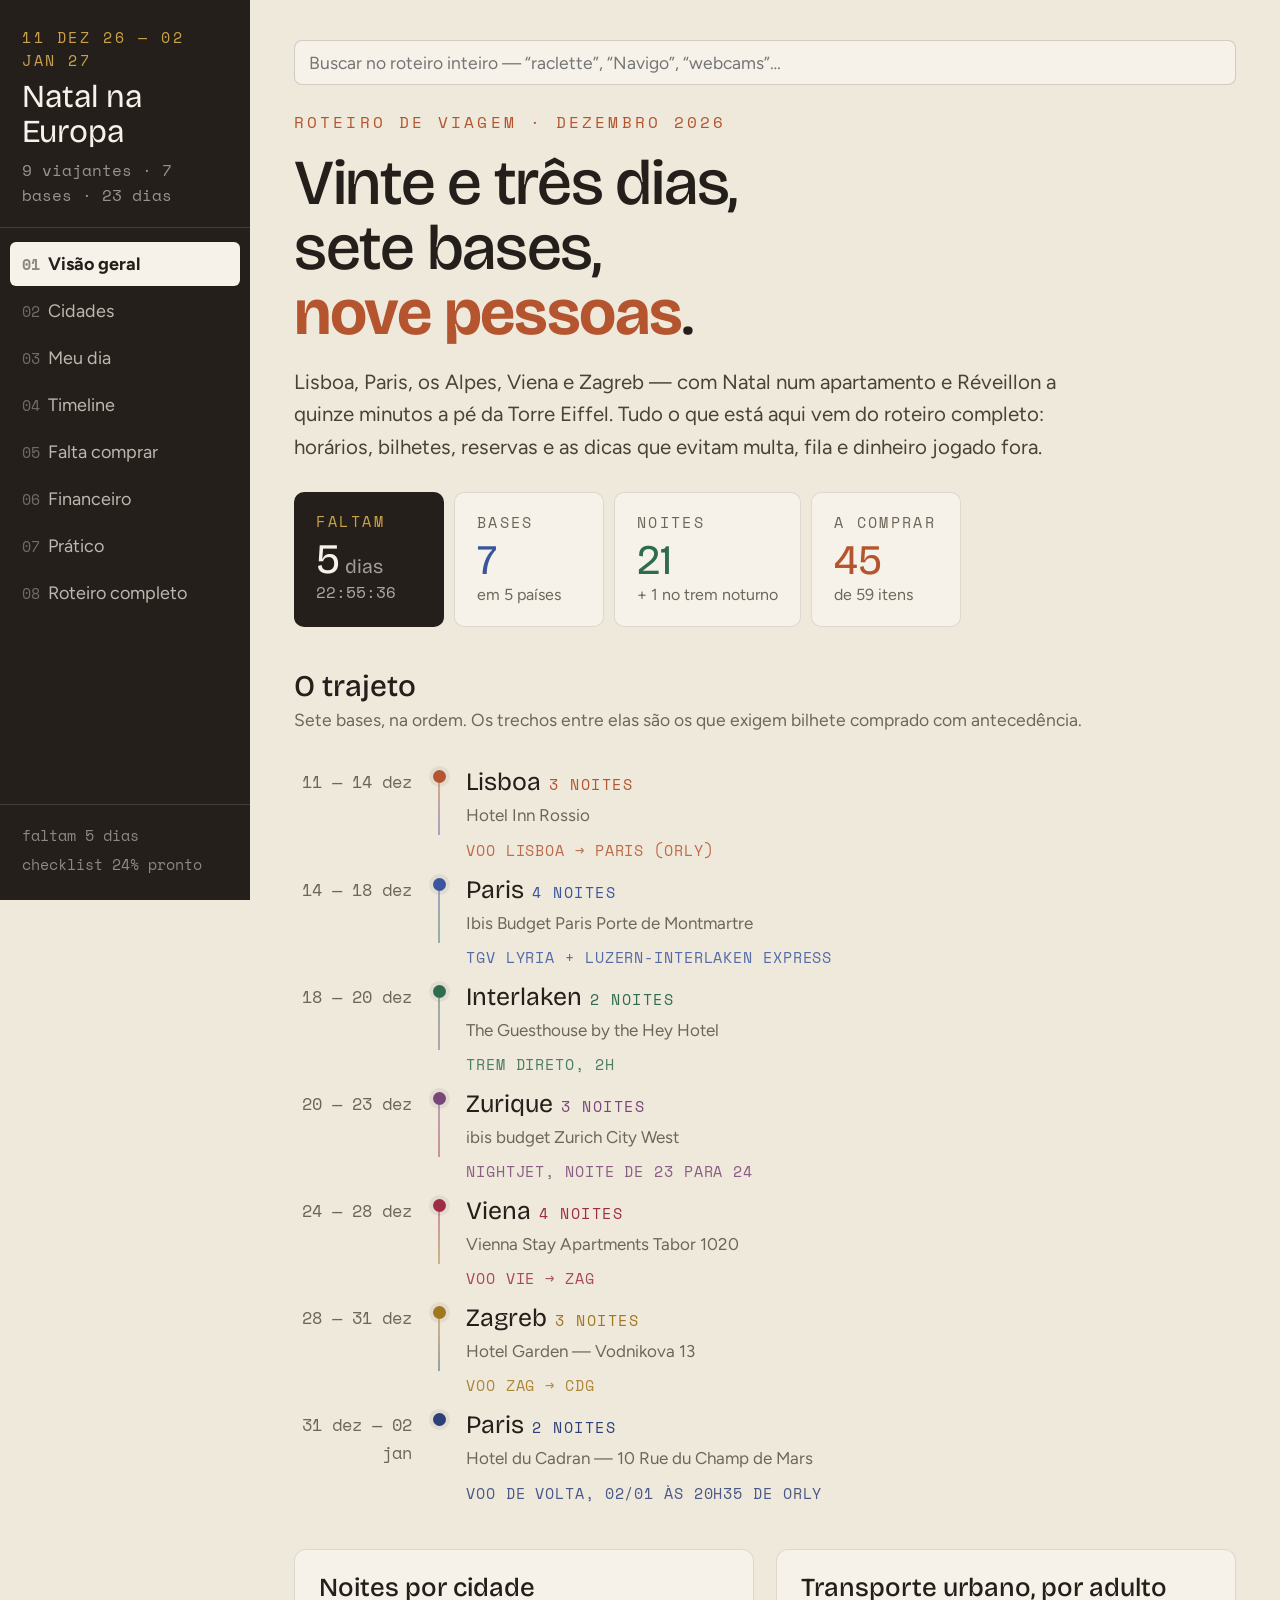
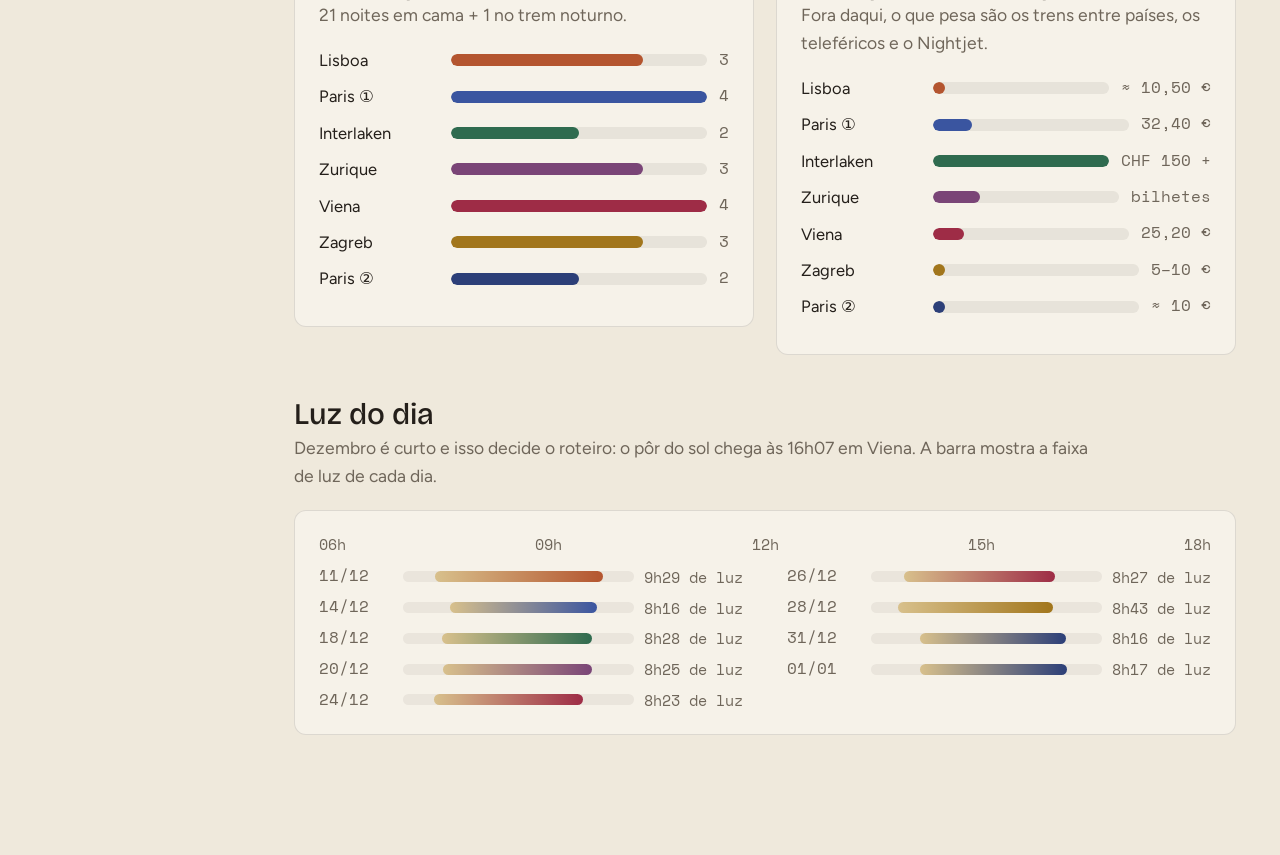
==== index.html @ 140dd0a5 "Site estático do roteiro em HTML, CSS e JS vanilla Substitui o export do Claude Design, que era um b" ====
<!DOCTYPE html>
<html lang="pt-BR">
<head>
<meta charset="utf-8">
<meta name="viewport" content="width=device-width, initial-scale=1">
<title>Natal na Europa — 11 dez 2026 a 02 jan 2027</title>
<meta name="description" content="Roteiro de viagem: 23 dias, 7 bases, 9 pessoas. Lisboa, Paris, Interlaken, Zurique, Viena, Zagreb e o Réveillon em Paris.">
<meta name="theme-color" content="#241f1a">
<link rel="icon" href="data:image/svg+xml,<svg xmlns='http://www.w3.org/2000/svg' viewBox='0 0 200 200'><rect width='200' height='200' rx='36' fill='%23241f1a'/><circle cx='100' cy='100' r='52' fill='%23b4552f'/><text x='100' y='118' font-family='Georgia,serif' font-size='52' fill='%23f6f2e9' text-anchor='middle'>NE</text></svg>">
<link rel="preconnect" href="https://fonts.googleapis.com">
<link rel="preconnect" href="https://fonts.gstatic.com" crossorigin>
<link href="https://fonts.googleapis.com/css2?family=Bricolage+Grotesque:opsz,wght@12..96,400;12..96,500;12..96,600;12..96,700&family=Figtree:wght@400;500;600;700&family=Space+Mono:wght@400;700&display=swap" rel="stylesheet">
<link rel="stylesheet" href="styles.css">
</head>
<body>

<div class="shell">

  <aside class="nav" data-print-hide>
    <div class="nav__brand">
      <div class="eyebrow eyebrow--gold">11 dez 26 — 02 jan 27</div>
      <div class="nav__title">Natal na<br>Europa</div>
      <div class="nav__sub">9 viajantes · 7 bases · 23 dias</div>
    </div>
    <nav class="nav__list" id="navlist">
      <button type="button" data-go="inicio"><span class="nav__num">01</span><span>Visão geral</span></button>
      <button type="button" data-go="cidades"><span class="nav__num">02</span><span>Cidades</span></button>
      <button type="button" data-go="dia"><span class="nav__num">03</span><span>Meu dia</span></button>
      <button type="button" data-go="timeline"><span class="nav__num">04</span><span>Timeline</span></button>
      <button type="button" data-go="checklist"><span class="nav__num">05</span><span>Falta comprar</span></button>
      <button type="button" data-go="financeiro"><span class="nav__num">06</span><span>Financeiro</span></button>
      <button type="button" data-go="pratico"><span class="nav__num">07</span><span>Prático</span></button>
      <button type="button" data-go="completo"><span class="nav__num">08</span><span>Roteiro completo</span></button>
    </nav>
    <div class="nav__foot">
      <div>faltam <span data-days>—</span> dias</div>
      <div>checklist <span data-pct>0</span>% pronto</div>
    </div>
  </aside>

  <main class="main">
    <div class="search" data-print-hide>
      <input id="q" type="search" autocomplete="off" placeholder="Buscar no roteiro inteiro — “raclette”, “Navigo”, “webcams”…">
      <button type="button" id="clearq" hidden>limpar</button>
    </div>
    <div id="results"></div>
    <div id="view"></div>
  </main>

</div>

<noscript>
  <div class="boot">Este roteiro precisa de JavaScript ativado para funcionar.</div>
</noscript>

<div class="boot" id="boot">Carregando o roteiro…</div>

<script>
  // Diagnóstico de boot: se o módulo não subir (página aberta por file:// em vez
  // de um servidor http, por exemplo), a página explica em vez de ficar em branco.
  (function () {
    var boot = document.getElementById('boot');
    function fail(msg) {
      if (!boot || !boot.isConnected) return;
      boot.className = 'boot boot--err';
      boot.innerHTML = '<strong>O roteiro não carregou.</strong><br>' + msg;
    }
    window.addEventListener('error', function (e) {
      if (e.target && e.target !== window && e.target.tagName) {
        fail('Falha ao carregar <code>' + (e.target.getAttribute('src') || e.target.getAttribute('href') || '') + '</code>.');
      } else if (e.message) {
        fail('Erro de JavaScript: <code>' + e.message + '</code>');
      }
    }, true);
    setTimeout(function () {
      if (location.protocol === 'file:') {
        fail('Abra por um servidor http, e não por <code>file://</code>.<br>' +
             'No terminal, dentro desta pasta: <code>python3 -m http.server 8000</code><br>' +
             'e acesse <code>http://localhost:8000</code>. No GitHub Pages funciona direto.');
      } else {
        fail('Veja o console do navegador (F12) para o motivo.');
      }
    }, 2500);
  })();
</script>
<script type="module" src="app.js"></script>

</body>
</html>
---- styles.css ----
/* Natal na Europa — folha de estilo única.
   Paleta e tipografia herdadas do design original.
   `--col` é o acento da cidade: cada bloco recebe o hex vindo dos dados
   por style inline e todo o resto do estilo lê var(--col). */

:root {
  --ink: #241f1a;
  --paper: #efe9dc;
  --card: #f6f2e9;
  --muted: #6f665a;
  --body: #4a4238;
  --gold: #c9a24a;
  --rust: #b4552f;
  --line: rgba(36, 31, 26, .12);
  --line-strong: rgba(36, 31, 26, .2);
  --display: 'Bricolage Grotesque', system-ui, sans-serif;
  --sans: 'Figtree', system-ui, sans-serif;
  --mono: 'Space Mono', ui-monospace, monospace;
  --col: var(--ink);
}

* { margin: 0; padding: 0; box-sizing: border-box; -webkit-tap-highlight-color: transparent; }

html, body {
  background: var(--paper);
  color: var(--ink);
  font-family: var(--sans);
  font-size: 18.5px;
  line-height: 1.6;
}

a { color: #3a55a0; text-decoration: none; border-bottom: 1px solid rgba(58, 85, 160, .35); }
a:hover { color: var(--rust); border-bottom-color: rgba(180, 85, 47, .5); }
button, input, select { font-family: inherit; font-size: inherit; color: inherit; }
ul { padding-left: 16px; }
img { max-width: 100%; display: block; }
:focus-visible { outline: 2px solid var(--rust); outline-offset: 2px; }

/* ── animações ─────────────────────────────────────────────── */
@keyframes riseIn { from { opacity: 0; transform: translateY(16px); } to { opacity: 1; transform: none; } }
@keyframes growW  { from { width: 0; } }
@keyframes tick   { 0%, 100% { transform: translateY(0); } 50% { transform: translateY(-2px); } }

.rise { animation: riseIn .5s cubic-bezier(.2, .8, .2, 1) both; }
.bar > i { animation: growW .9s cubic-bezier(.2, .8, .2, 1) both; }

@media (prefers-reduced-motion: reduce) {
  * { animation-duration: .01ms !important; animation-iteration-count: 1 !important; transition-duration: .01ms !important; }
}

/* ── tipografia utilitária ─────────────────────────────────── */
.eyebrow { font-family: var(--mono); font-size: 15.5px; letter-spacing: .16em; text-transform: uppercase; color: var(--muted); }
.eyebrow--gold { font-size: 14.5px; letter-spacing: .18em; color: var(--gold); }
.eyebrow--rust { letter-spacing: .2em; color: var(--rust); }
.eyebrow--col  { color: var(--col); }
.mono { font-family: var(--mono); }
.muted { color: var(--muted); }

h1, h2, h3 { font-family: var(--display); font-weight: 500; line-height: 1.05; }
h1 { font-size: 42px; }
h2 { font-size: 30px; margin: 44px 0 14px; }
h3 { font-size: 26px; }
.hero { font-size: 64px; line-height: 1.02; letter-spacing: -.02em; margin: 14px 0 0; }
.hero b { color: var(--rust); font-weight: 700; }
.lede { max-width: 820px; margin-top: 20px; font-size: 20.5px; color: var(--body); text-wrap: pretty; }
.sub { font-size: 17.5px; color: var(--muted); margin-top: 4px; max-width: 800px; text-wrap: pretty; }

/* ── esqueleto ─────────────────────────────────────────────── */
.shell { display: grid; grid-template-columns: 250px 1fr; min-height: 100vh; }
.main { padding: 40px 44px 120px; max-width: 1560px; min-width: 0; }

.nav { position: sticky; top: 0; height: 100vh; min-width: 0; background: var(--ink); color: var(--card); display: flex; flex-direction: column; }
.nav__brand { padding: 26px 22px 18px; border-bottom: 1px solid rgba(246, 242, 233, .14); }
.nav__title { font-family: var(--display); font-size: 32px; line-height: 1.08; margin-top: 8px; }
.nav__sub { font-family: var(--mono); font-size: 15.5px; color: rgba(246, 242, 233, .55); margin-top: 10px; }
.nav__list { display: flex; flex-direction: column; gap: 3px; padding: 14px 10px; }
.nav__list button {
  display: flex; align-items: center; gap: 10px; text-align: left; width: 100%;
  cursor: pointer; border: 0; border-radius: 6px; padding: 11px 12px; font-size: 18px;
  background: transparent; color: rgba(246, 242, 233, .72); transition: background .18s, color .18s;
}
.nav__list button:hover { background: rgba(246, 242, 233, .1); color: var(--card); }
.nav__list button.is-on { background: var(--card); color: var(--ink); font-weight: 700; }
.nav__num { font-family: var(--mono); font-size: 14.5px; opacity: .5; width: 16px; display: inline-block; }
.nav__foot {
  margin-top: auto; padding: 16px 22px 22px; border-top: 1px solid rgba(246, 242, 233, .14);
  font-family: var(--mono); font-size: 15px; line-height: 1.9; color: rgba(246, 242, 233, .5);
}

/* ── busca ─────────────────────────────────────────────────── */
.search { display: flex; gap: 10px; align-items: center; margin-bottom: 26px; }
.search input {
  flex: 1; min-width: 0; padding: 11px 14px; border: 1px solid rgba(36, 31, 26, .18);
  border-radius: 8px; background: var(--card); font-size: 17.5px; outline: none;
}
.search input:focus { border-color: var(--rust); }
.search button { border: 0; background: var(--ink); color: var(--card); padding: 11px 14px; border-radius: 8px; cursor: pointer; font-size: 16.5px; }

.results { display: flex; flex-direction: column; gap: 10px; margin-top: 16px; }
.result {
  text-align: left; width: 100%; cursor: pointer; background: var(--card);
  border: 1px solid var(--line); border-left: 4px solid var(--col); border-radius: 10px;
  padding: 14px 18px; transition: transform .2s, box-shadow .2s;
}
.result__head { display: flex; gap: 10px; align-items: baseline; flex-wrap: wrap; }
.result__label { font-family: var(--mono); font-size: 15.5px; color: var(--col); font-weight: 700; }
.result__title { font-family: var(--display); font-size: 20.5px; }
.result__snippet { margin-top: 6px; color: var(--body); font-size: 17px; }

/* ── cartões e blocos genéricos ────────────────────────────── */
.card { background: var(--card); border: 1px solid var(--line); border-radius: 12px; padding: 24px; min-width: 0; }
.card--dark { background: var(--ink); color: var(--card); border: 0; }
.card--dark .eyebrow { color: var(--gold); }
.card--accent { border-left: 5px solid var(--col); }
.card--dashed { border: 1px dashed rgba(36, 31, 26, .25); }
.hoverable { transition: transform .25s cubic-bezier(.2, .8, .2, 1), box-shadow .25s; }
.hoverable:hover { transform: translateY(-4px); box-shadow: 0 18px 34px -18px rgba(36, 31, 26, .45); }

.grid2 { display: grid; grid-template-columns: 1fr 1fr; gap: 22px; align-items: start; }
.grid2--tight { gap: 14px; }
.gridfit { display: grid; grid-template-columns: repeat(auto-fit, minmax(250px, 1fr)); gap: 18px; }
.stack { display: flex; flex-direction: column; gap: 16px; }
.stack--tight { gap: 8px; }

/* barras de progresso */
.bar { background: rgba(36, 31, 26, .07); border-radius: 6px; overflow: hidden; height: 12px; }
.bar > i { display: block; height: 100%; border-radius: 6px; background: var(--col); }
.bar--slim { height: 6px; background: rgba(36, 31, 26, .08); }
.bar--dark { height: 10px; background: rgba(246, 242, 233, .15); }
.bar--dark > i { background: linear-gradient(90deg, var(--gold), var(--card)); }

/* ── visão geral ───────────────────────────────────────────── */
.kpis { display: flex; flex-wrap: wrap; gap: 10px; margin-top: 28px; }
.kpi { background: var(--card); border: 1px solid var(--line); border-radius: 10px; padding: 18px 22px; min-width: 150px; }
.kpi--dark { background: var(--ink); border: 0; color: var(--card); }
/* O card do contador não tem --col próprio: sem isto o número herdaria a
   tinta escura de :root e sumiria dentro do fundo escuro. */
.kpi--dark .kpi__v { color: inherit; }
.kpi__v { font-family: var(--display); font-size: 42px; line-height: 1.05; margin-top: 4px; color: var(--col); }
.kpi__v small { font-size: 19.5px; opacity: .6; }
.kpi__s { font-size: 16px; color: var(--muted); }
.kpi--dark .kpi__s { color: rgba(246, 242, 233, .65); }
.kpi__clock { font-family: var(--mono); font-size: 15.5px; color: rgba(246, 242, 233, .65); animation: tick 2s ease-in-out infinite; }

.leg { display: grid; grid-template-columns: 132px 26px 1fr; align-items: start; }
.leg__date { font-family: var(--mono); font-size: 17px; color: var(--muted); padding: 14px 14px 0 0; text-align: right; }
.leg__rail { display: flex; flex-direction: column; align-items: center; }
.leg__dot { width: 13px; height: 13px; border-radius: 50%; background: var(--col); margin-top: 16px; box-shadow: 0 0 0 4px rgba(36, 31, 26, .06); }
.leg__line { width: 2px; flex: 1; min-height: 52px; background: linear-gradient(var(--col), var(--col2, var(--col))); opacity: .45; }
.leg__body { padding: 8px 0 0 14px; }
.leg__name { display: flex; align-items: baseline; gap: 8px; flex-wrap: wrap; }
.leg__name span:first-child { font-family: var(--display); font-size: 25px; }
.leg__nights { font-family: var(--mono); font-size: 15px; letter-spacing: .1em; text-transform: uppercase; color: var(--col); }
.leg__hotel { font-size: 17px; color: var(--muted); }
.leg__mode { margin-top: 8px; font-family: var(--mono); font-size: 15px; letter-spacing: .06em; text-transform: uppercase; color: var(--col); opacity: .85; }

.mbar { display: grid; grid-template-columns: minmax(0, 120px) minmax(90px, 1fr) auto; align-items: center; gap: 12px; margin-bottom: 10px; }
.mbar__n { font-size: 16.5px; }
.mbar__v { font-family: var(--mono); font-size: 15.5px; color: var(--muted); text-align: right; }

.light__scale { display: flex; justify-content: space-between; font-family: var(--mono); font-size: 14.5px; color: var(--muted); margin-bottom: 8px; }
.light__cols { columns: 2; column-gap: 44px; }
.light__row { display: grid; grid-template-columns: minmax(0, 74px) minmax(120px, 1fr) auto; align-items: center; gap: 10px; margin-bottom: 6px; break-inside: avoid; }
.light__track { position: relative; height: 11px; background: rgba(36, 31, 26, .06); border-radius: 6px; }
.light__span { position: absolute; top: 0; bottom: 0; border-radius: 6px; background: linear-gradient(90deg, rgba(201, 162, 74, .55), var(--col)); }

/* ── cidades ───────────────────────────────────────────────── */
.citycard { position: relative; overflow: hidden; background: var(--card); border: 1px solid var(--line); border-top: 5px solid var(--col); border-radius: 12px; }
.citycard--side { border-top: 1px solid var(--line); border-left: 4px solid var(--col); }
.photo { position: relative; height: 300px; background: rgba(36, 31, 26, .05); display: flex; align-items: center; justify-content: center; overflow: hidden; }
.photo img { width: 100%; height: 100%; object-fit: cover; }
.photo__ph { font-family: var(--mono); font-size: 14.5px; letter-spacing: .06em; color: var(--muted); text-align: center; padding: 0 20px; text-wrap: balance; }
.photo--sm { height: 190px; border-radius: 12px; border: 1px solid var(--line); }
.stamp {
  position: absolute; top: 14px; right: 14px; font-family: var(--mono); font-size: 14px;
  letter-spacing: .12em; text-transform: uppercase; color: var(--col); background: var(--card);
  border: 1.5px solid var(--col); border-radius: 4px; padding: 4px 8px; transform: rotate(-6deg);
  box-shadow: 0 4px 12px -6px rgba(36, 31, 26, .5); pointer-events: none;
}
.citycard__body { display: block; width: 100%; text-align: left; cursor: pointer; background: none; border: 0; padding: 22px; }
.citycard__body--side { padding: 20px; }
.citycard__dates { font-family: var(--mono); font-size: 16.5px; letter-spacing: .14em; text-transform: uppercase; color: var(--col); min-height: 1.4em; }
.citycard__n { font-family: var(--display); font-size: 33px; line-height: 1.05; margin-top: 6px; }
.citycard__sub { font-family: var(--mono); font-size: 15.5px; color: var(--muted); }
.pips { display: flex; gap: 4px; margin-top: 16px; }
.pips i { width: 22px; height: 5px; border-radius: 3px; background: var(--col); opacity: .75; }
.citycard__resumo { font-size: 17px; color: var(--body); margin-top: 14px; text-wrap: pretty; }
.citycard__hotel { margin-top: 16px; padding-top: 12px; border-top: 1px solid rgba(36, 31, 26, .1); font-family: var(--mono); font-size: 15.5px; color: var(--muted); }
.citycard__cta { margin-top: 12px; font-size: 16px; font-weight: 700; color: var(--col); }

.cityhead { background: var(--col); color: var(--card); border-radius: 14px; padding: 30px 32px; }
.cityhead h1 { font-size: 48px; line-height: 1.02; margin: 8px 0 0; }
.cityhead .eyebrow { opacity: .75; color: inherit; }
.cityhead__resumo { margin-top: 14px; max-width: 640px; font-size: 19px; }
.cityhead__hotel { margin-top: 16px; font-family: var(--mono); font-size: 16px; opacity: .85; }

.tip { background: var(--card); border: 1px solid var(--line); border-radius: 10px; padding: 18px 20px; }
.tip__row { display: flex; gap: 10px; align-items: flex-start; }
.tip__dot { width: 9px; height: 9px; border-radius: 50%; background: var(--col); margin-top: 6px; flex: 0 0 auto; }
.tip__h { font-weight: 700; font-size: 18px; }
.tip__b { font-size: 17px; color: var(--body); margin-top: 4px; text-wrap: pretty; }

/* ── dia (cartão + blocos horários) ────────────────────────── */
.day { background: var(--card); border: 1px solid var(--line); border-left: 4px solid var(--col); border-radius: 10px; padding: 22px 24px; }
.day__head { display: flex; gap: 10px; align-items: baseline; flex-wrap: wrap; }
.day__label { font-family: var(--mono); font-size: 15.5px; font-weight: 700; color: var(--col); }
.day__title { font-family: var(--display); font-size: 27px; }
.day__meta { font-family: var(--mono); font-size: 15px; color: var(--muted); margin-top: 4px; }
.day__nota { margin-top: 12px; padding: 10px 12px; border-radius: 8px; background: rgba(180, 85, 47, .09); font-size: 16.5px; color: #8d3f1f; }
.day__blocks { margin-top: 16px; display: flex; flex-direction: column; gap: 14px; }
.day__avoid { margin-top: 16px; padding: 12px 14px; border-radius: 8px; background: rgba(36, 31, 26, .05); border: 1px dashed var(--line-strong); font-size: 17px; color: var(--body); text-wrap: pretty; }

.block { display: grid; grid-template-columns: 78px 1fr; gap: 14px; }
.block__t { font-family: var(--mono); font-size: 16px; color: var(--col); font-weight: 700; padding-top: 3px; }
.block__h { font-weight: 700; font-size: 18.5px; }
.block ul { margin: 6px 0 0; color: var(--body); font-size: 17.5px; }
.block li { margin-bottom: 3px; text-wrap: pretty; }
.block--card { background: var(--card); border: 1px solid var(--line); border-radius: 10px; padding: 16px 20px; grid-template-columns: 82px 1fr; }

.selhead { background: var(--col); color: var(--card); border-radius: 14px; padding: 26px 30px; }
.selhead h2 { font-size: 36px; margin: 8px 0 0; }
.selhead .eyebrow { color: inherit; opacity: .8; }
.selhead__meta { font-family: var(--mono); font-size: 16px; opacity: .8; margin-top: 8px; }
.sel__nota { margin-top: 14px; padding: 12px 14px; border-radius: 8px; background: rgba(180, 85, 47, .09); font-size: 17px; color: #8d3f1f; }
.pend { margin-top: 22px; background: var(--ink); color: var(--card); border-radius: 10px; padding: 20px 22px; }
.pend ul { margin: 12px 0 0; padding-left: 18px; font-size: 17.5px; }
.pend li { margin-bottom: 5px; }

.daynav { display: flex; gap: 10px; align-items: center; flex-wrap: wrap; margin-top: 22px; }
.btn { border: 1px solid var(--line-strong); background: var(--card); padding: 10px 14px; border-radius: 8px; cursor: pointer; font-size: 16.5px; }
.btn:hover { border-color: var(--ink); }
.btn--dark { border: 0; background: var(--ink); color: var(--card); }
.btn--ghost { background: transparent; }
.daynav input[type=date] { padding: 10px 12px; border: 1px solid var(--line-strong); border-radius: 8px; background: var(--card); font-size: 18.5px; }

/* ── roteiro completo (acordeão) ───────────────────────────── */
.chips { display: flex; gap: 8px; flex-wrap: wrap; margin: 20px 0 6px; }
.chip { border: 1px solid var(--line-strong); border-radius: 999px; padding: 7px 13px; cursor: pointer; font-size: 16px; background: transparent; color: var(--body); transition: all .18s; }
.chip.is-on { background: var(--col); color: var(--card); border-color: transparent; font-weight: 700; }

.tl { margin-top: 26px; padding-left: 34px; position: relative; }
.tl__rail { position: absolute; left: 6px; top: 6px; bottom: 6px; width: 2px; opacity: .35; background: linear-gradient(#b4552f, #3a55a0, #2f6b4f, #7a4577, #9e2c46, #a2761c, #2c3f78); }
.tl__list { display: flex; flex-direction: column; gap: 12px; }
.tl__item { position: relative; }
.tl__dot { position: absolute; left: -34px; top: 16px; width: 13px; height: 13px; border-radius: 50%; background: var(--col); box-shadow: 0 0 0 4px var(--paper); }
.tl__travel { margin: 2px 0 10px; font-family: var(--mono); font-size: 15.5px; letter-spacing: .08em; text-transform: uppercase; color: var(--col); }
.tl__head {
  display: flex; justify-content: space-between; align-items: center; gap: 12px; width: 100%;
  text-align: left; cursor: pointer; background: var(--card); border: 1px solid var(--line);
  border-left: 4px solid var(--col); border-radius: 10px; padding: 14px 18px; transition: background .18s;
}
.tl__head:hover { background: #fffdf7; }
.tl__head.is-open { border-radius: 10px 10px 0 0; }
.tl__head h3 { font-size: 24px; font-weight: 500; }
.tl__sign { font-family: var(--mono); font-size: 19.5px; color: var(--muted); }
.tl__body { background: var(--card); border: 1px solid var(--line); border-top: 0; border-radius: 0 0 10px 10px; padding: 18px 22px 22px; display: flex; flex-direction: column; gap: 13px; }

/* ── timeline com calendário ───────────────────────────────── */
.cal { display: grid; grid-template-columns: repeat(7, 1fr); gap: 6px; }
.cal__wd { font-family: var(--mono); font-size: 14px; letter-spacing: .12em; text-transform: uppercase; color: var(--muted); text-align: center; padding-bottom: 6px; }
.cal__cell { cursor: pointer; border-radius: 9px; padding: 10px 6px; text-align: center; background: var(--paper); color: var(--ink); border: 1px solid var(--line); transition: background .18s, color .18s, border-color .18s; }
.cal__cell:hover { border-color: var(--col); }
.cal__cell.is-on { background: var(--col); color: var(--card); border-color: var(--col); }
.cal__cell.is-off { background: transparent; border: 0; cursor: default; }
.cal__d { font-family: var(--display); font-size: 22px; line-height: 1; }
.cal__tag { font-family: var(--mono); font-size: 11.5px; margin-top: 4px; opacity: .75; white-space: nowrap; overflow: hidden; text-overflow: ellipsis; }

.tlstop { display: grid; grid-template-columns: 260px 1fr; gap: 26px; align-items: start; }
.tlstop--link { align-items: center; }
.tlstop__card { background: var(--card); border: 1px solid var(--line); border-left: 5px solid var(--col); border-radius: 12px; padding: 18px 22px; }
.tlstop__t { font-family: var(--mono); font-size: 15.5px; font-weight: 700; letter-spacing: .1em; text-transform: uppercase; color: var(--col); }
.tlstop__h { font-family: var(--display); font-size: 27px; line-height: 1.1; margin-top: 4px; }
.tlstop__card ul { margin: 10px 0 0; color: var(--body); font-size: 17.5px; }
.tlstop__card li { margin-bottom: 4px; text-wrap: pretty; }
.tlstop__arrow { display: flex; justify-content: center; color: var(--col); }
.tlstop__modo { display: flex; align-items: center; gap: 12px; flex-wrap: wrap; }
.pill { display: flex; align-items: center; gap: 9px; background: var(--ink); color: var(--card); border-radius: 999px; padding: 9px 18px; font-family: var(--mono); font-size: 15px; letter-spacing: .12em; text-transform: uppercase; }
.pill i { width: 9px; height: 9px; border-radius: 50%; background: var(--gold); }

/* ── checklist ─────────────────────────────────────────────── */
.progress { margin-top: 22px; background: var(--ink); color: var(--card); border-radius: 12px; padding: 22px 24px; }
.progress__top { display: flex; justify-content: space-between; align-items: baseline; gap: 12px; }
.progress__pct { font-family: var(--display); font-size: 32px; }
.progress__foot { font-family: var(--mono); font-size: 15.5px; color: rgba(246, 242, 233, .6); margin-top: 10px; }

.clblock { background: var(--card); border: 1px solid var(--line); border-top: 4px solid var(--col); border-radius: 12px; padding: 22px 24px; }
.clblock--alert { border-color: rgba(158, 44, 70, .35); border-top-color: var(--col); }
.clblock__top { display: flex; justify-content: space-between; align-items: flex-end; gap: 12px; flex-wrap: wrap; }
.clblock__t { font-family: var(--display); font-size: 28px; color: var(--col); }
.clblock__sub { font-family: var(--mono); font-size: 15.5px; color: var(--muted); letter-spacing: .06em; }
.clblock__stat { font-family: var(--mono); font-size: 15.5px; color: var(--muted); }
.clblock .bar { margin: 12px 0 16px; }

.clitem { display: grid; grid-template-columns: 26px 1fr; gap: 10px; padding: 9px 6px; border-radius: 8px; align-items: start; }
.clbox {
  width: 22px; height: 22px; border-radius: 6px; display: flex; align-items: center; justify-content: center;
  font-size: 16.5px; transition: all .18s; border: 1.5px solid var(--line-strong); background: transparent;
  color: var(--card); cursor: pointer;
}
.clbox.is-on { border-color: var(--col); background: var(--col); }
.clbox[disabled] { cursor: default; }
.clitem__t { font-size: 18px; font-weight: 600; }
.clitem.is-done .clitem__t { color: #8f877b; text-decoration: line-through; }
.clitem__n { font-size: 16.5px; color: var(--muted); margin-top: 2px; text-wrap: pretty; }
.clitem__links { display: flex; gap: 12px; margin-top: 4px; font-family: var(--mono); font-size: 16px; }

/* ── financeiro ────────────────────────────────────────────── */
.fin__v { font-family: var(--display); font-size: 38px; line-height: 1.1; margin-top: 6px; white-space: nowrap; }
.fin__total { text-align: right; }
.fin__total .eyebrow { font-size: 14px; letter-spacing: .14em; }
.fin__total div:last-child { font-family: var(--display); font-size: 26px; }
.fin__rows { margin-top: 18px; display: grid; grid-template-columns: 1fr auto auto; gap: 2px 20px; align-items: baseline; }
.fin__rows > div { padding: 8px 0; border-top: 1px solid rgba(36, 31, 26, .08); }
.fin__t { font-size: 17px; }
.fin__t span { display: block; font-size: 15px; color: var(--muted); }
.fin__a, .fin__f { font-family: var(--mono); font-size: 16px; text-align: right; white-space: nowrap; }
.fin__f { color: var(--muted); }
.fin__notes ul { margin: 12px 0 0; padding-left: 18px; font-size: 16.5px; color: rgba(246, 242, 233, .8); line-height: 1.7; }

/* ── prático ───────────────────────────────────────────────── */
.res { background: var(--card); border: 1px solid var(--line); border-left: 4px solid var(--col); border-radius: 10px; padding: 14px 18px; display: grid; grid-template-columns: 1fr 1fr; gap: 10px; align-items: center; }
.res__n { font-family: var(--display); font-size: 24px; }
.res__n span { font-family: var(--mono); font-size: 15.5px; color: var(--muted); }
.res__hotel { font-size: 17px; color: var(--body); }
.res__dates { font-family: var(--mono); font-size: 16px; color: var(--muted); }
.res--night { background: var(--ink); color: var(--card); border: 0; display: block; font-family: var(--mono); font-size: 15.5px; }

.trans { background: var(--card); border: 1px solid var(--line); border-radius: 10px; padding: 18px 20px; }
.trans__top { display: flex; justify-content: space-between; align-items: baseline; gap: 8px; }
.trans__n { font-family: var(--display); font-size: 25px; color: var(--col); }
.trans__custo { font-family: var(--mono); font-size: 15.5px; font-weight: 700; }
.trans__comprar { font-size: 17.5px; font-weight: 700; margin-top: 6px; }
.trans__app { font-family: var(--mono); font-size: 15.5px; color: var(--muted); margin-top: 2px; }
.trans ul { margin: 10px 0 0; font-size: 17px; color: var(--body); }
.trans li { margin-bottom: 3px; text-wrap: pretty; }

.app { background: var(--card); border: 1px solid var(--line); border-radius: 8px; padding: 11px 14px; display: grid; grid-template-columns: 88px 1fr; gap: 10px; font-size: 17px; }
.app__pais { font-family: var(--mono); font-size: 15.5px; letter-spacing: .08em; text-transform: uppercase; color: var(--muted); }
.uber { display: grid; grid-template-columns: 112px 1fr; gap: 10px; font-size: 17px; color: var(--body); }
.uber__q { font-family: var(--mono); font-size: 15.5px; color: var(--rust); padding-top: 2px; }
.rule { background: var(--card); border: 1px solid var(--line); border-radius: 10px; padding: 14px 16px; }
.rule__h { font-weight: 700; font-size: 18px; }
.rule__b { font-size: 17px; color: var(--body); margin-top: 3px; text-wrap: pretty; }

/* ── boot / erro ───────────────────────────────────────────── */
.boot {
  position: fixed; left: 50%; bottom: 24px; transform: translateX(-50%); z-index: 999;
  background: var(--card); border: 1px solid var(--line); border-radius: 10px;
  padding: 14px 20px; font-size: 16px; color: var(--muted);
  box-shadow: 0 10px 30px -14px rgba(36, 31, 26, .6); max-width: min(560px, calc(100vw - 32px));
}
.boot--err { background: #2a1215; border-color: #5c2b2e; color: #ffd9d4; line-height: 1.7; }
.boot code { font-family: var(--mono); font-size: 14.5px; background: rgba(255, 255, 255, .1); padding: 1px 5px; border-radius: 4px; }

/* ── responsivo ────────────────────────────────────────────── */
@media (max-width: 1180px) {
  .grid2 { grid-template-columns: 1fr; }
  .light__cols { columns: 1; }
}

@media (max-width: 900px) {
  .shell { grid-template-columns: 1fr; }
  .nav { position: sticky; top: 0; height: auto; z-index: 40; }
  .nav__brand, .nav__foot { display: none; }
  .nav__list { flex-direction: row; overflow-x: auto; gap: 4px; padding: 10px; }
  /* `width:100%` do desktop faria cada botão medir a largura total da faixa
     rolável — a barra cresceria em vez de rolar, e levaria a página junto. */
  .nav__list button { flex: 0 0 auto; width: auto; white-space: nowrap; }
  .nav__num { display: none; }
  .main { padding: 22px 16px 100px; }
  .hero { font-size: 44px; }
  .block, .block--card { grid-template-columns: 1fr; gap: 4px; }
  .tl { padding-left: 20px; }
  .tl__dot { left: -20px; }
  .tlstop { grid-template-columns: 1fr; gap: 12px; }
  .leg { grid-template-columns: 92px 26px 1fr; }
  .res { grid-template-columns: 1fr; }
  .fin__rows { grid-template-columns: 1fr auto; }
  .fin__f { display: none; }
  .cal__tag { display: none; }
}

/* ── impressão ─────────────────────────────────────────────── */
@media print {
  [data-print-hide] { display: none !important; }
  .shell { display: block !important; }
  .main { padding: 0 !important; max-width: none !important; }
  html, body { background: #fff !important; }
  .card, .day, .clblock, .citycard, .tl__item, .tlstop { break-inside: avoid; }
  .hoverable:hover { transform: none; box-shadow: none; }
  @page { margin: 14mm; }
}
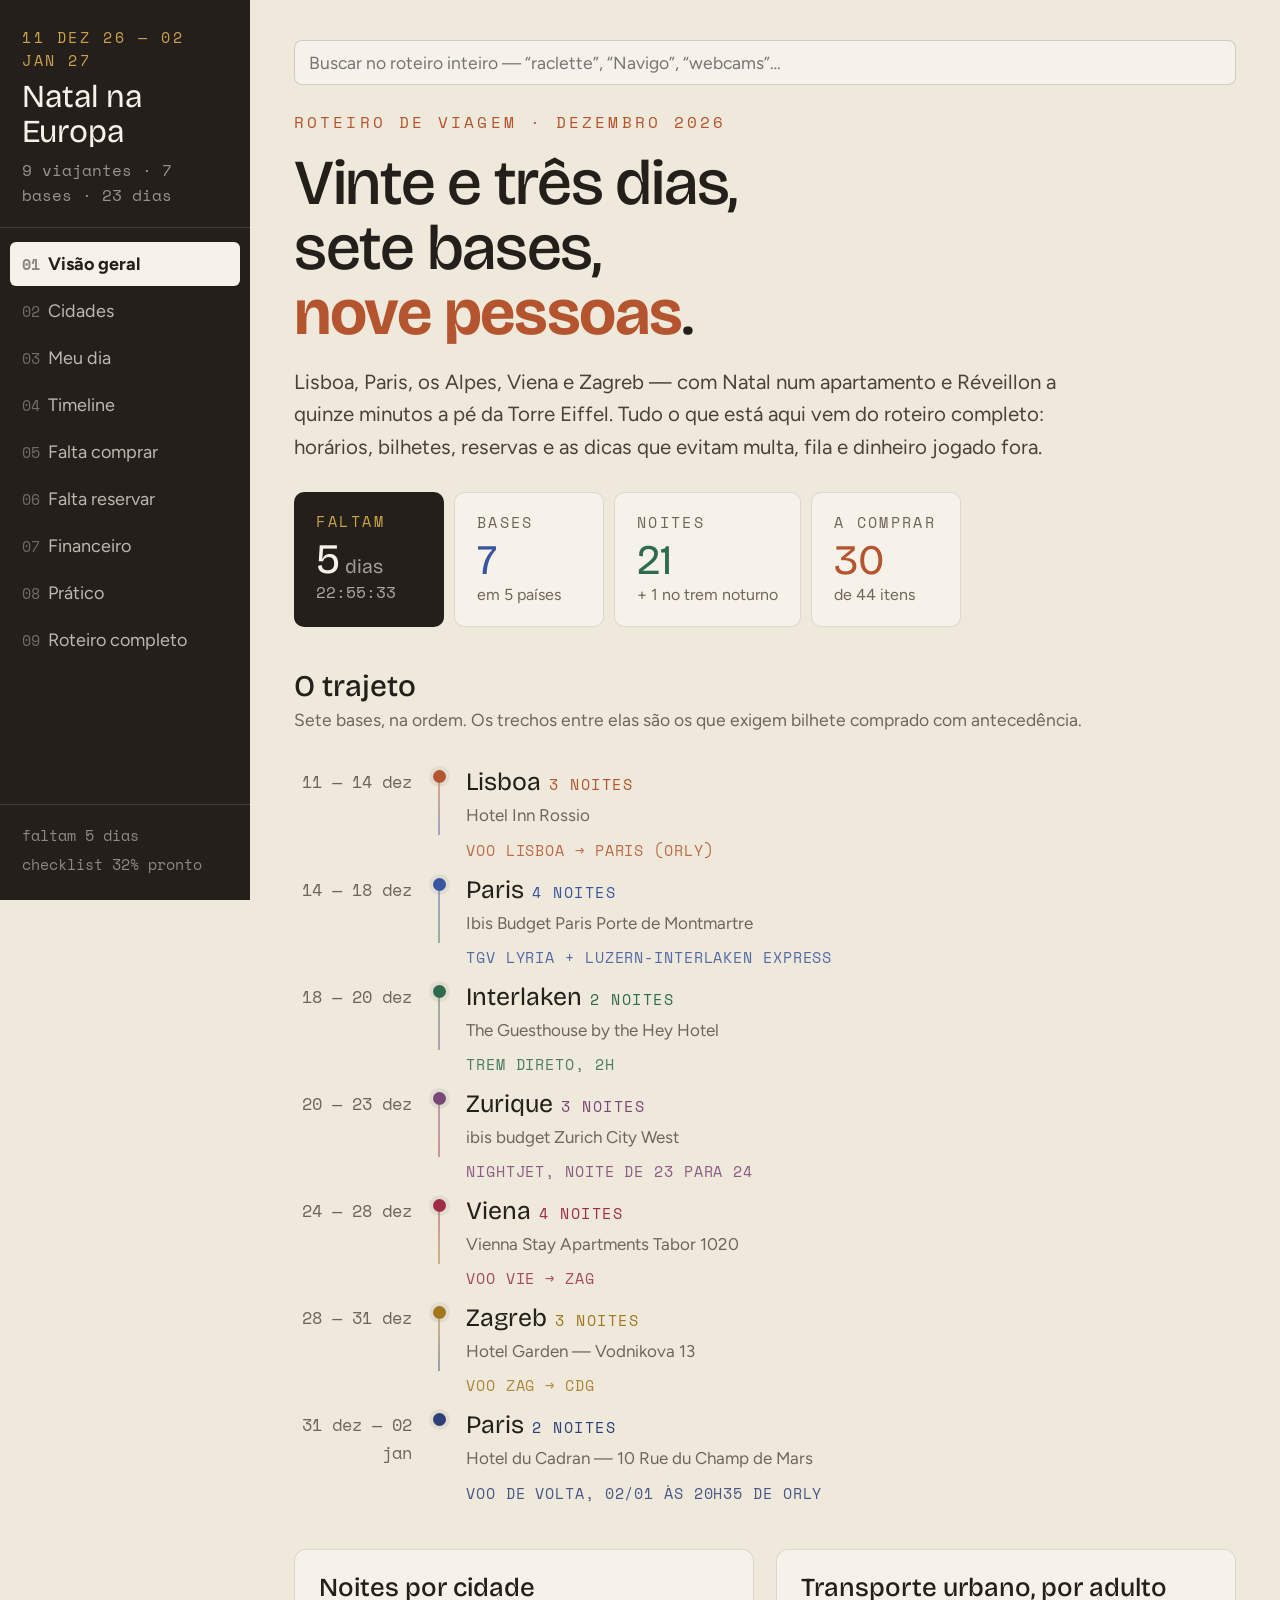
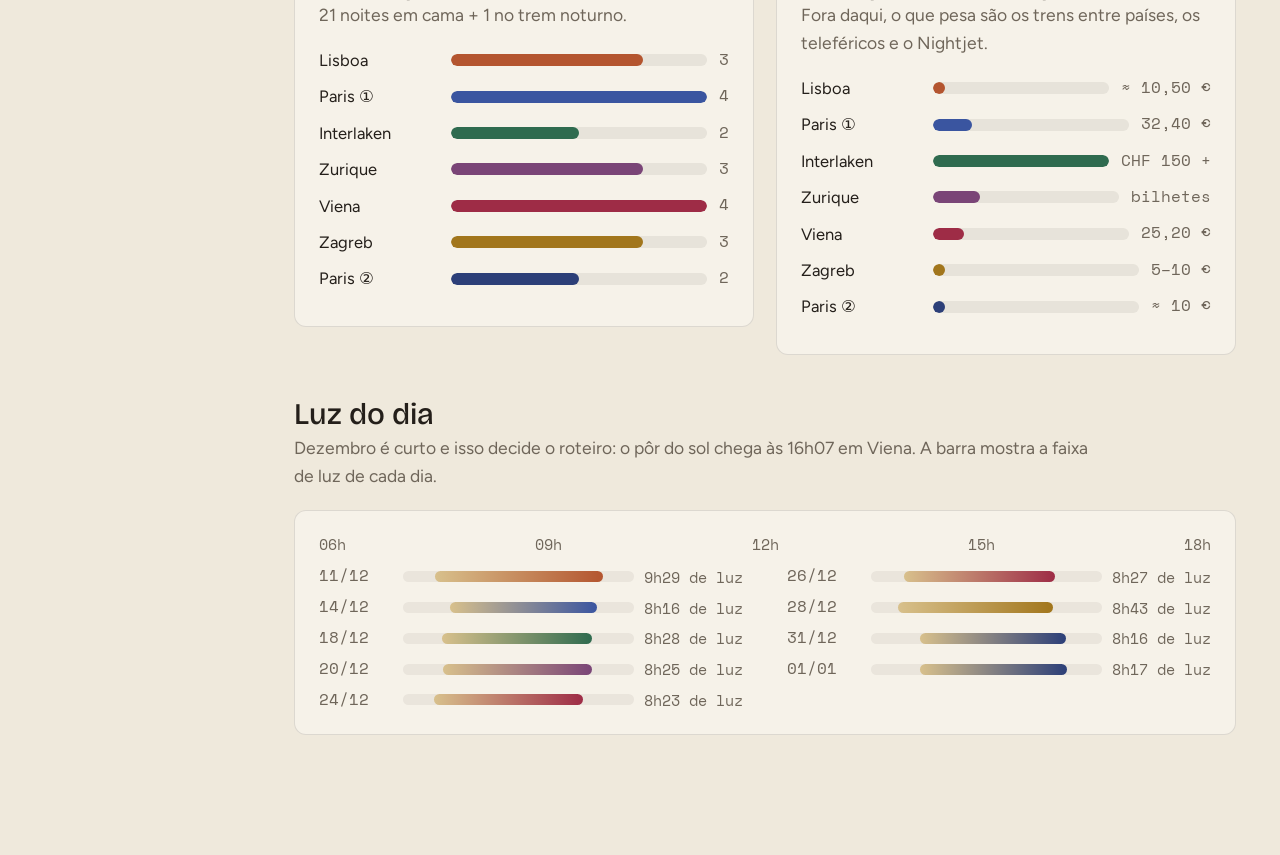
==== commit 192eae20: "Tela de Falta reservar e conector novo na timeline FALTA RESERVAR  As 15 reservas de restaurante sae" ====
--- a/index.html
+++ b/index.html
@@ -28,9 +28,10 @@
       <button type="button" data-go="dia"><span class="nav__num">03</span><span>Meu dia</span></button>
       <button type="button" data-go="timeline"><span class="nav__num">04</span><span>Timeline</span></button>
       <button type="button" data-go="checklist"><span class="nav__num">05</span><span>Falta comprar</span></button>
-      <button type="button" data-go="financeiro"><span class="nav__num">06</span><span>Financeiro</span></button>
-      <button type="button" data-go="pratico"><span class="nav__num">07</span><span>Prático</span></button>
-      <button type="button" data-go="completo"><span class="nav__num">08</span><span>Roteiro completo</span></button>
+      <button type="button" data-go="reservar"><span class="nav__num">06</span><span>Falta reservar</span></button>
+      <button type="button" data-go="financeiro"><span class="nav__num">07</span><span>Financeiro</span></button>
+      <button type="button" data-go="pratico"><span class="nav__num">08</span><span>Prático</span></button>
+      <button type="button" data-go="completo"><span class="nav__num">09</span><span>Roteiro completo</span></button>
     </nav>
     <div class="nav__foot">
       <div>faltam <span data-days>—</span> dias</div>
--- a/styles.css
+++ b/styles.css
@@ -139,7 +139,7 @@
 .kpi__v { font-family: var(--display); font-size: 42px; line-height: 1.05; margin-top: 4px; color: var(--col); }
 .kpi__v small { font-size: 19.5px; opacity: .6; }
 .kpi__s { font-size: 16px; color: var(--muted); }
-.kpi--dark .kpi__s { color: rgba(246, 242, 233, .65); }
+.kpi--dark .kpi__s, .card--dark .kpi__s { color: rgba(246, 242, 233, .65); }
 .kpi__clock { font-family: var(--mono); font-size: 15.5px; color: rgba(246, 242, 233, .65); animation: tick 2s ease-in-out infinite; }
 
 .leg { display: grid; grid-template-columns: 132px 26px 1fr; align-items: start; }
@@ -266,14 +266,29 @@
 .cal__tag { font-family: var(--mono); font-size: 11.5px; margin-top: 4px; opacity: .75; white-space: nowrap; overflow: hidden; text-overflow: ellipsis; }
 
 .tlstop { display: grid; grid-template-columns: 260px 1fr; gap: 26px; align-items: start; }
-.tlstop--link { align-items: center; }
 .tlstop__card { background: var(--card); border: 1px solid var(--line); border-left: 5px solid var(--col); border-radius: 12px; padding: 18px 22px; }
 .tlstop__t { font-family: var(--mono); font-size: 15.5px; font-weight: 700; letter-spacing: .1em; text-transform: uppercase; color: var(--col); }
 .tlstop__h { font-family: var(--display); font-size: 27px; line-height: 1.1; margin-top: 4px; }
 .tlstop__card ul { margin: 10px 0 0; color: var(--body); font-size: 17.5px; }
 .tlstop__card li { margin-bottom: 4px; text-wrap: pretty; }
-.tlstop__arrow { display: flex; justify-content: center; color: var(--col); }
-.tlstop__modo { display: flex; align-items: center; gap: 12px; flex-wrap: wrap; }
+
+/* Conexão entre duas paradas: a seta tracejada, com o selo da condução
+   por cima do meio dela. O fundo do selo é que "corta" o tracejado. */
+/* A conexão repete a grade da parada para cair sob a coluna dos cards:
+   a seta desce alinhada ao conteúdo que ela liga, não ao meio da página. */
+.conn { display: grid; grid-template-columns: 260px 1fr; gap: 26px; }
+.conn__meio { grid-column: 2; position: relative; display: flex; justify-content: center; color: var(--col); overflow: hidden; }
+.conn__seta { display: block; }
+/* Só o selo é centrado na seta — é ele que corta o tracejado. O "até…" fica
+   fora do fluxo, à direita, para não empurrar o selo para o lado. */
+.conn__modo {
+  position: absolute; top: 50%; left: 50%; transform: translate(-50%, -50%);
+  background: var(--paper); border-radius: 999px; padding: 6px;
+}
+.conn__ate {
+  position: absolute; left: calc(100% + 6px); top: 50%; transform: translateY(-50%);
+  white-space: nowrap; font-size: 16.5px; color: var(--muted);
+}
 .pill { display: flex; align-items: center; gap: 9px; background: var(--ink); color: var(--card); border-radius: 999px; padding: 9px 18px; font-family: var(--mono); font-size: 15px; letter-spacing: .12em; text-transform: uppercase; }
 .pill i { width: 9px; height: 9px; border-radius: 50%; background: var(--gold); }
 
@@ -304,18 +319,36 @@
 .clitem__n { font-size: 16.5px; color: var(--muted); margin-top: 2px; text-wrap: pretty; }
 .clitem__links { display: flex; gap: 12px; margin-top: 4px; font-family: var(--mono); font-size: 16px; }
 
+/* ── falta reservar ────────────────────────────────────────── */
+.mesa {
+  display: grid; grid-template-columns: 26px 74px 1fr; gap: 14px; align-items: start;
+  background: var(--card); border: 1px solid var(--line); border-left: 4px solid var(--col);
+  border-radius: 10px; padding: 14px 18px;
+}
+.mesa__quando { padding-top: 1px; }
+.mesa__data { font-family: var(--mono); font-size: 15.5px; font-weight: 700; color: var(--col); }
+.mesa__wd { font-family: var(--mono); font-size: 14px; color: var(--muted); }
+.mesa__top { display: flex; align-items: baseline; gap: 9px; flex-wrap: wrap; }
+.mesa__ref { font-family: var(--mono); font-size: 14px; letter-spacing: .1em; text-transform: uppercase; color: var(--muted); }
+.mesa__local { font-family: var(--display); font-size: 23px; }
+.mesa.is-done .mesa__local { color: #8f877b; text-decoration: line-through; }
+.mesa__tag { font-family: var(--mono); font-size: 13px; letter-spacing: .1em; text-transform: uppercase; color: var(--card); background: var(--rust); border-radius: 999px; padding: 2px 9px; }
+.mesa__n { font-size: 17px; color: var(--body); margin-top: 3px; text-wrap: pretty; }
+.mesa__links { display: flex; gap: 14px; align-items: baseline; flex-wrap: wrap; margin-top: 6px; font-family: var(--mono); font-size: 15.5px; }
+.linkish { background: none; border: 0; padding: 0; cursor: pointer; font-family: var(--mono); font-size: 15.5px; color: var(--col); border-bottom: 1px solid currentColor; }
+
 /* ── financeiro ────────────────────────────────────────────── */
 .fin__v { font-family: var(--display); font-size: 38px; line-height: 1.1; margin-top: 6px; white-space: nowrap; }
 .fin__total { text-align: right; }
 .fin__total .eyebrow { font-size: 14px; letter-spacing: .14em; }
 .fin__total div:last-child { font-family: var(--display); font-size: 26px; }
-.fin__rows { margin-top: 18px; display: grid; grid-template-columns: 1fr auto auto; gap: 2px 20px; align-items: baseline; }
-.fin__rows > div { padding: 8px 0; border-top: 1px solid rgba(36, 31, 26, .08); }
-.fin__t { font-size: 17px; }
-.fin__t span { display: block; font-size: 15px; color: var(--muted); }
-.fin__a, .fin__f { font-family: var(--mono); font-size: 16px; text-align: right; white-space: nowrap; }
-.fin__f { color: var(--muted); }
 .fin__notes ul { margin: 12px 0 0; padding-left: 18px; font-size: 16.5px; color: rgba(246, 242, 233, .8); line-height: 1.7; }
+
+.fingrupo { background: var(--card); border: 1px solid var(--line); border-left: 5px solid var(--col); border-radius: 12px; padding: 22px 24px; }
+.fingrupo__top { display: flex; justify-content: space-between; align-items: flex-end; gap: 14px; flex-wrap: wrap; margin-bottom: 14px; }
+.fingrupo__t { font-family: var(--display); font-size: 28px; color: var(--col); }
+.fingrupo__itens { font-size: 16.5px; color: var(--muted); max-width: 56ch; text-wrap: pretty; margin-top: 2px; }
+.fingrupo__pct { font-family: var(--mono); font-size: 15px; color: var(--muted); margin-top: 8px; }
 
 /* ── prático ───────────────────────────────────────────────── */
 .res { background: var(--card); border: 1px solid var(--line); border-left: 4px solid var(--col); border-radius: 10px; padding: 14px 18px; display: grid; grid-template-columns: 1fr 1fr; gap: 10px; align-items: center; }
@@ -373,10 +406,19 @@
   .tl { padding-left: 20px; }
   .tl__dot { left: -20px; }
   .tlstop { grid-template-columns: 1fr; gap: 12px; }
+  /* Empilhada, a moldura vazia da ilustração vira só um retângulo cinza
+     entre um card e outro. Some; a foto de verdade, quando houver, fica. */
+  .tlstop--sem-foto .photo { display: none; }
+  .conn { grid-template-columns: 1fr; }
+  .conn__meio { grid-column: 1; }
+  .conn__ate { display: none; }
+  .mesa { grid-template-columns: 26px 1fr; gap: 6px 12px; }
+  .mesa > div:last-child { grid-column: 2; }
+  .mesa__quando { display: flex; gap: 8px; align-items: baseline; }
   .leg { grid-template-columns: 92px 26px 1fr; }
   .res { grid-template-columns: 1fr; }
-  .fin__rows { grid-template-columns: 1fr auto; }
-  .fin__f { display: none; }
+  .fingrupo__top { flex-direction: column; align-items: flex-start; gap: 8px; }
+  .fin__total { text-align: left; }
   .cal__tag { display: none; }
 }
 
@@ -388,5 +430,36 @@
   html, body { background: #fff !important; }
   .card, .day, .clblock, .citycard, .tl__item, .tlstop { break-inside: avoid; }
   .hoverable:hover { transform: none; box-shadow: none; }
+
+  /* Timeline no papel: sem a moldura vazia da ilustração e sem a seta de
+     124px por trecho — num dia de dez paradas as duas coisas somam uma
+     página inteira de nada. A condução continua, no selo. */
+  .tlstop { margin-bottom: 10px; }
+  .tlstop--sem-foto { grid-template-columns: 1fr; }
+  .tlstop--sem-foto .photo { display: none; }
+  .conn { display: block; margin-bottom: 10px; }
+  .conn__meio { display: block; }
+  .conn__seta { display: none; }
+  .conn__modo { position: static; transform: none; background: transparent; padding: 0; max-width: none; }
+
+  /* Blocos escuros no papel. O Chrome imprime SEM gráficos de plano de fundo
+     por padrão: o fundo não é pintado, o texto claro fica branco sobre branco
+     e some. No papel eles viram tinta sobre branco, com o acento na borda —
+     legível com ou sem a opção marcada, e sem gastar toner. */
+  .selhead, .cityhead, .pend, .progress, .card--dark, .kpi--dark, .res--night, .pill {
+    background: transparent !important;
+    color: var(--ink) !important;
+    border: 1px solid var(--line-strong);
+  }
+  .selhead, .cityhead { border: 1px solid var(--col); border-left-width: 5px; padding: 18px 22px; }
+  .pill { border-color: var(--col); }
+  .pill i { background: var(--col); }
+  .selhead .eyebrow, .cityhead .eyebrow { color: var(--col) !important; opacity: 1; }
+  .card--dark .eyebrow, .progress .eyebrow, .pend .eyebrow { color: var(--muted) !important; }
+  .selhead__meta, .cityhead__hotel, .progress__foot, .kpi__clock,
+  .kpi--dark .kpi__s, .card--dark .kpi__s, .fin__notes ul { color: var(--muted) !important; opacity: 1; }
+  .bar--dark { border: 1px solid var(--line); }
+  .bar--dark > i { background: var(--muted); }
+
   @page { margin: 14mm; }
 }
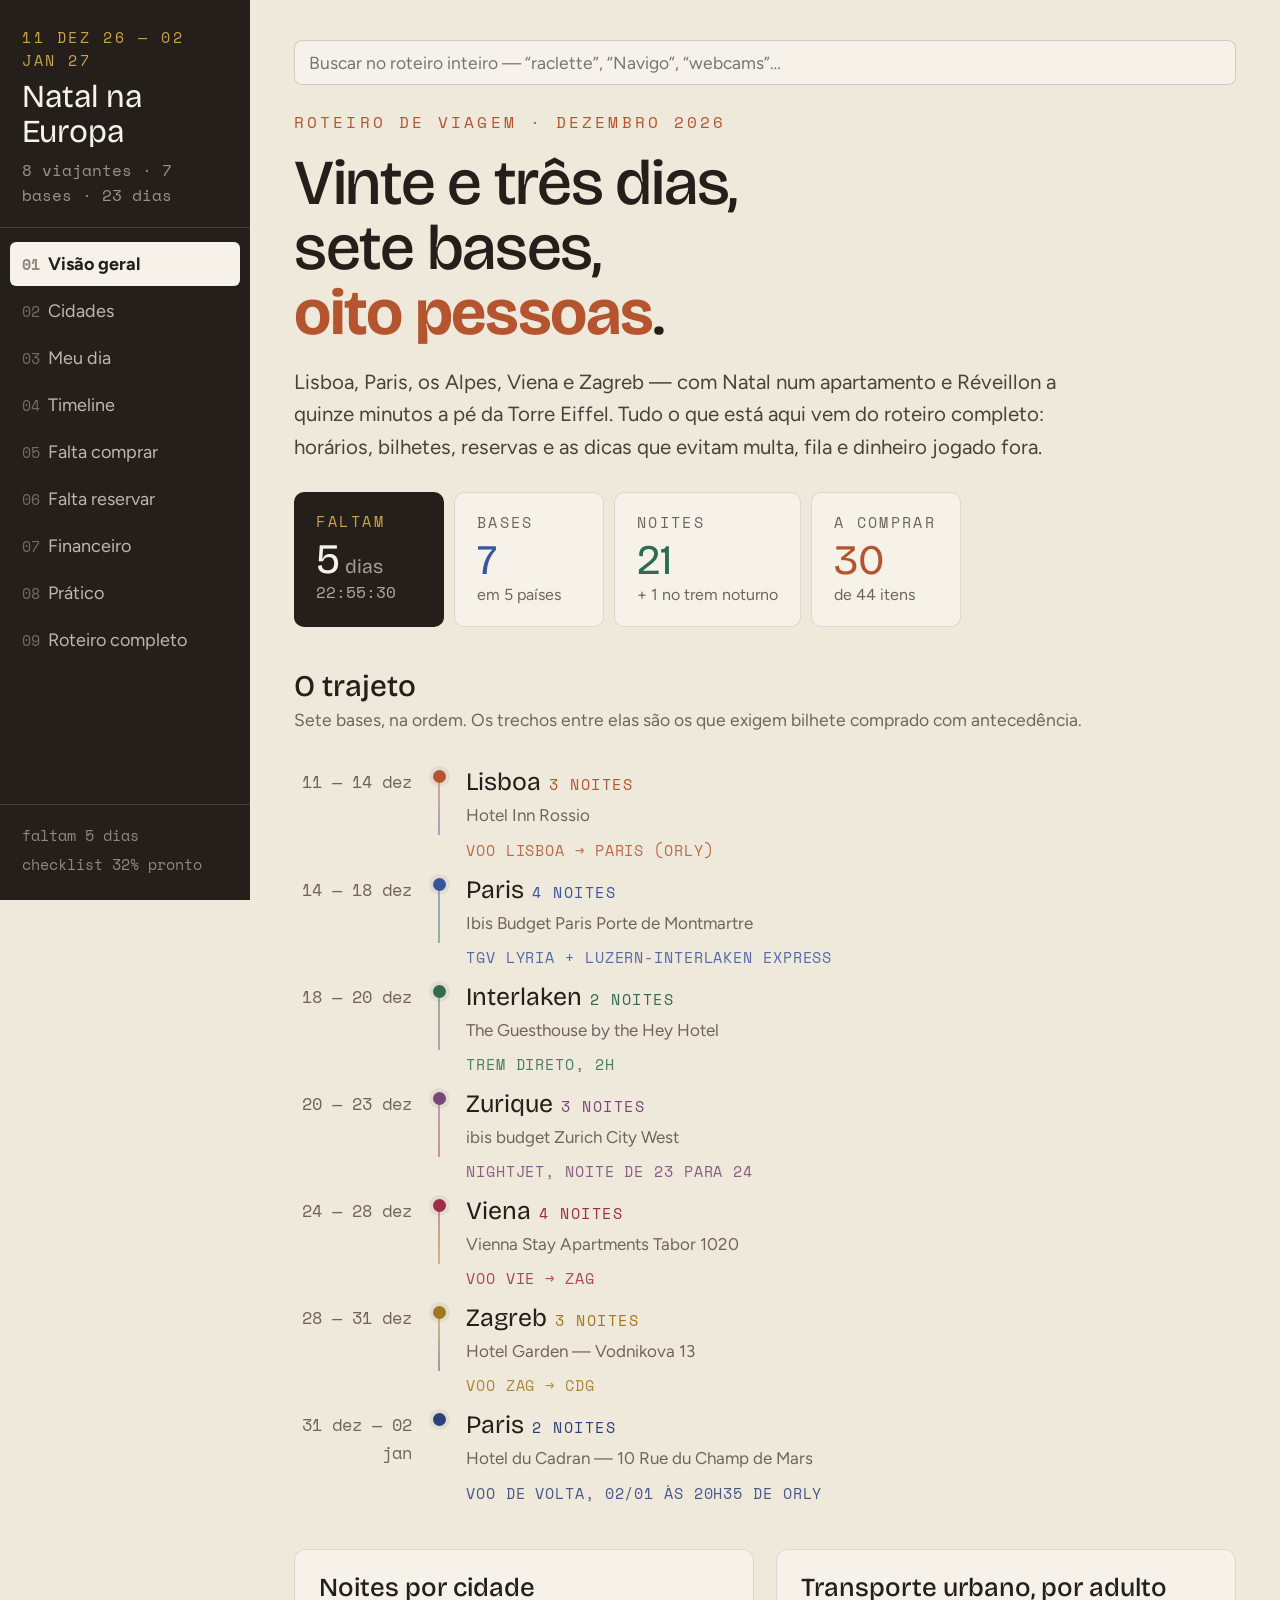
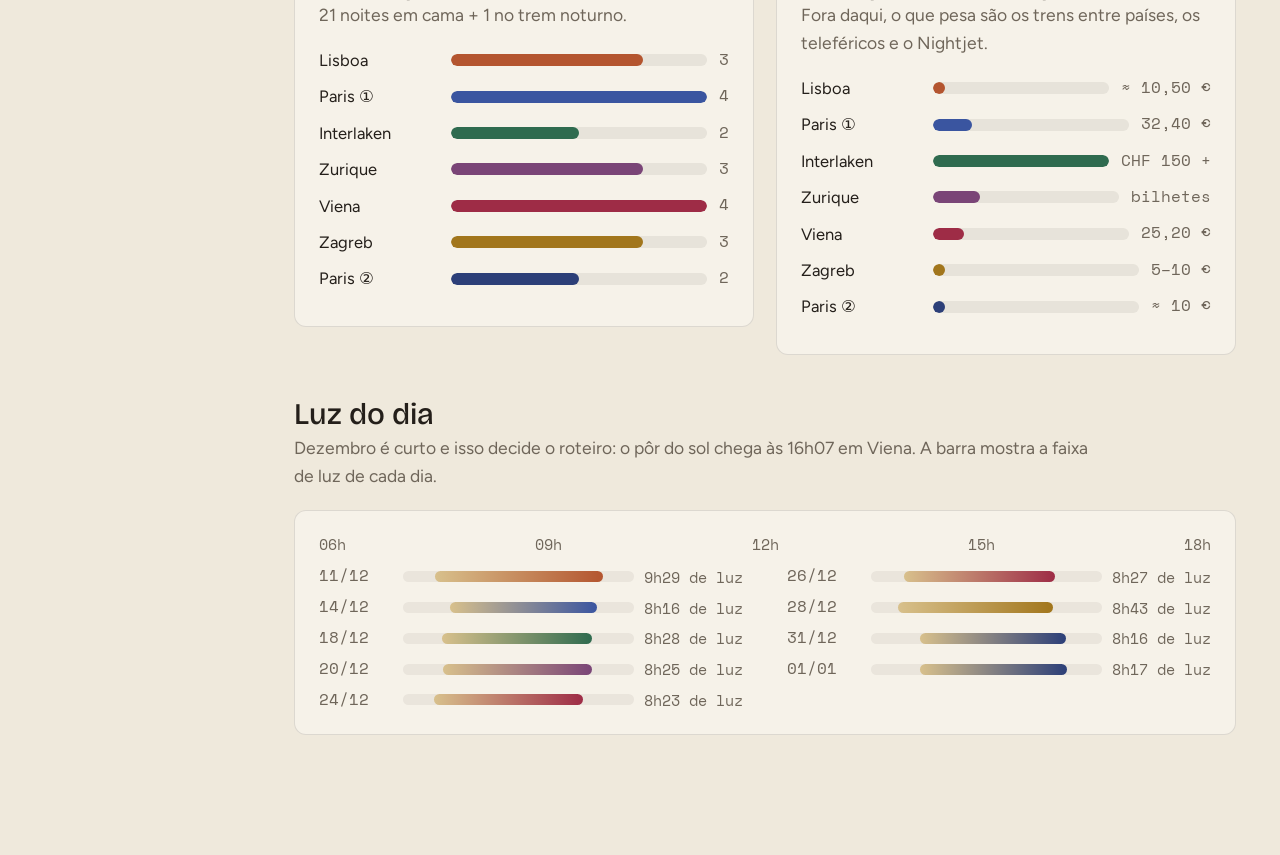
==== commit 57720be8: "Grupo passa a ser oito pessoas, sete adultos e uma criança Eram nove em todo o texto do site e no do" ====
--- a/index.html
+++ b/index.html
@@ -4,7 +4,7 @@
 <meta charset="utf-8">
 <meta name="viewport" content="width=device-width, initial-scale=1">
 <title>Natal na Europa — 11 dez 2026 a 02 jan 2027</title>
-<meta name="description" content="Roteiro de viagem: 23 dias, 7 bases, 9 pessoas. Lisboa, Paris, Interlaken, Zurique, Viena, Zagreb e o Réveillon em Paris.">
+<meta name="description" content="Roteiro de viagem: 23 dias, 7 bases, 8 pessoas. Lisboa, Paris, Interlaken, Zurique, Viena, Zagreb e o Réveillon em Paris.">
 <meta name="theme-color" content="#241f1a">
 <link rel="icon" href="data:image/svg+xml,<svg xmlns='http://www.w3.org/2000/svg' viewBox='0 0 200 200'><rect width='200' height='200' rx='36' fill='%23241f1a'/><circle cx='100' cy='100' r='52' fill='%23b4552f'/><text x='100' y='118' font-family='Georgia,serif' font-size='52' fill='%23f6f2e9' text-anchor='middle'>NE</text></svg>">
 <link rel="preconnect" href="https://fonts.googleapis.com">
@@ -20,7 +20,7 @@
     <div class="nav__brand">
       <div class="eyebrow eyebrow--gold">11 dez 26 — 02 jan 27</div>
       <div class="nav__title">Natal na<br>Europa</div>
-      <div class="nav__sub">9 viajantes · 7 bases · 23 dias</div>
+      <div class="nav__sub">8 viajantes · 7 bases · 23 dias</div>
     </div>
     <nav class="nav__list" id="navlist">
       <button type="button" data-go="inicio"><span class="nav__num">01</span><span>Visão geral</span></button>
--- a/styles.css
+++ b/styles.css
@@ -317,7 +317,6 @@
 .clitem__t { font-size: 18px; font-weight: 600; }
 .clitem.is-done .clitem__t { color: #8f877b; text-decoration: line-through; }
 .clitem__n { font-size: 16.5px; color: var(--muted); margin-top: 2px; text-wrap: pretty; }
-.clitem__links { display: flex; gap: 12px; margin-top: 4px; font-family: var(--mono); font-size: 16px; }
 
 /* ── falta reservar ────────────────────────────────────────── */
 .mesa {
@@ -334,8 +333,19 @@
 .mesa.is-done .mesa__local { color: #8f877b; text-decoration: line-through; }
 .mesa__tag { font-family: var(--mono); font-size: 13px; letter-spacing: .1em; text-transform: uppercase; color: var(--card); background: var(--rust); border-radius: 999px; padding: 2px 9px; }
 .mesa__n { font-size: 17px; color: var(--body); margin-top: 3px; text-wrap: pretty; }
-.mesa__links { display: flex; gap: 14px; align-items: baseline; flex-wrap: wrap; margin-top: 6px; font-family: var(--mono); font-size: 15.5px; }
-.linkish { background: none; border: 0; padding: 0; cursor: pointer; font-family: var(--mono); font-size: 15.5px; color: var(--col); border-bottom: 1px solid currentColor; }
+
+/* Links de contato — WhatsApp, Ligar, Maps, Site — com o ícone à esquerda. */
+.lnks { display: flex; flex-wrap: wrap; gap: 8px; margin-top: 10px; }
+.lnk {
+  display: inline-flex; align-items: center; gap: 7px;
+  font-family: var(--mono); font-size: 14.5px; line-height: 1;
+  border: 1px solid var(--line-strong); border-radius: 999px;
+  padding: 7px 13px 7px 11px; background: var(--card); color: var(--body);
+  cursor: pointer; transition: border-color .18s, color .18s, background .18s;
+}
+.lnk:hover { border-color: var(--col); color: var(--col); background: #fffdf7; }
+.lnk svg { width: 15px; height: 15px; flex: 0 0 auto; opacity: .75; }
+.lnk:hover svg { opacity: 1; }
 
 /* ── financeiro ────────────────────────────────────────────── */
 .fin__v { font-family: var(--display); font-size: 38px; line-height: 1.1; margin-top: 6px; white-space: nowrap; }
@@ -461,5 +471,8 @@
   .bar--dark { border: 1px solid var(--line); }
   .bar--dark > i { background: var(--muted); }
 
+  /* No papel não se toca num link: o número do telefone volta como texto. */
+  .lnk[data-tel]::after { content: " " attr(data-tel); }
+
   @page { margin: 14mm; }
 }
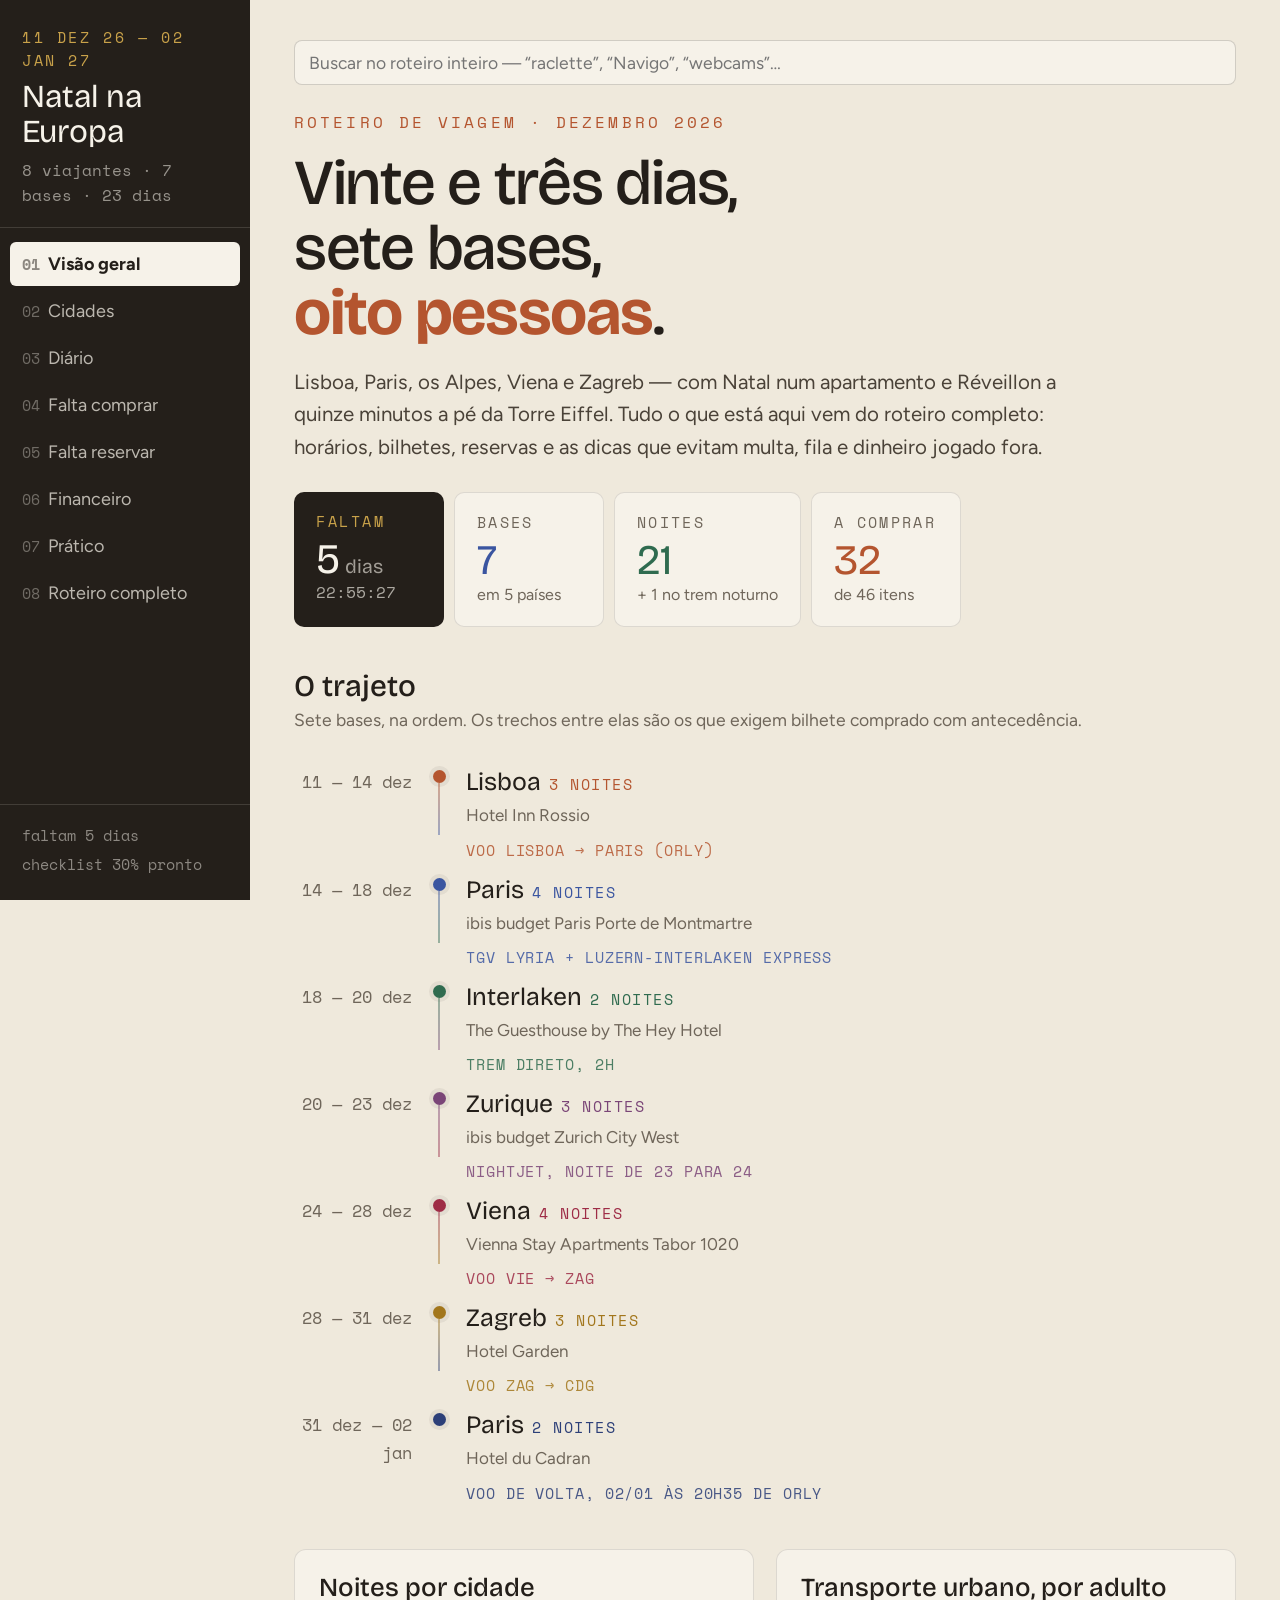
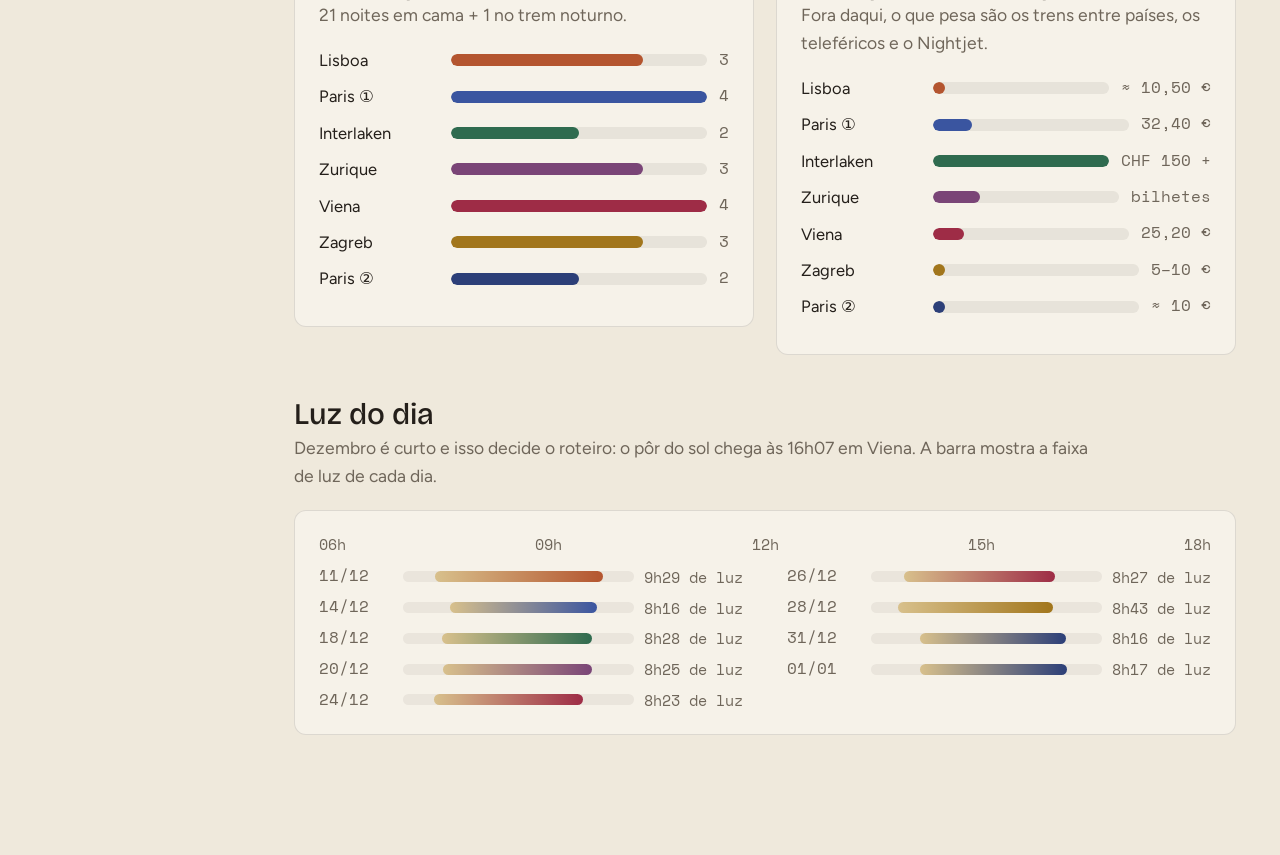
==== commit 0f6ca2fc: "Funde Meu dia com a Timeline na tela Diário As duas mostravam os mesmos blocos do mesmo dia, uma com" ====
--- a/index.html
+++ b/index.html
@@ -25,13 +25,12 @@
     <nav class="nav__list" id="navlist">
       <button type="button" data-go="inicio"><span class="nav__num">01</span><span>Visão geral</span></button>
       <button type="button" data-go="cidades"><span class="nav__num">02</span><span>Cidades</span></button>
-      <button type="button" data-go="dia"><span class="nav__num">03</span><span>Meu dia</span></button>
-      <button type="button" data-go="timeline"><span class="nav__num">04</span><span>Timeline</span></button>
-      <button type="button" data-go="checklist"><span class="nav__num">05</span><span>Falta comprar</span></button>
-      <button type="button" data-go="reservar"><span class="nav__num">06</span><span>Falta reservar</span></button>
-      <button type="button" data-go="financeiro"><span class="nav__num">07</span><span>Financeiro</span></button>
-      <button type="button" data-go="pratico"><span class="nav__num">08</span><span>Prático</span></button>
-      <button type="button" data-go="completo"><span class="nav__num">09</span><span>Roteiro completo</span></button>
+      <button type="button" data-go="diario"><span class="nav__num">03</span><span>Diário</span></button>
+      <button type="button" data-go="checklist"><span class="nav__num">04</span><span>Falta comprar</span></button>
+      <button type="button" data-go="reservar"><span class="nav__num">05</span><span>Falta reservar</span></button>
+      <button type="button" data-go="financeiro"><span class="nav__num">06</span><span>Financeiro</span></button>
+      <button type="button" data-go="pratico"><span class="nav__num">07</span><span>Prático</span></button>
+      <button type="button" data-go="completo"><span class="nav__num">08</span><span>Roteiro completo</span></button>
     </nav>
     <div class="nav__foot">
       <div>faltam <span data-days>—</span> dias</div>
--- a/styles.css
+++ b/styles.css
@@ -193,6 +193,7 @@
 .cityhead .eyebrow { opacity: .75; color: inherit; }
 .cityhead__resumo { margin-top: 14px; max-width: 640px; font-size: 19px; }
 .cityhead__hotel { margin-top: 16px; font-family: var(--mono); font-size: 16px; opacity: .85; }
+.cityhead__end { margin-top: 4px; font-family: var(--mono); font-size: 15px; opacity: .7; }
 
 .tip { background: var(--card); border: 1px solid var(--line); border-radius: 10px; padding: 18px 20px; }
 .tip__row { display: flex; gap: 10px; align-items: flex-start; }
@@ -330,6 +331,8 @@
 .mesa__top { display: flex; align-items: baseline; gap: 9px; flex-wrap: wrap; }
 .mesa__ref { font-family: var(--mono); font-size: 14px; letter-spacing: .1em; text-transform: uppercase; color: var(--muted); }
 .mesa__local { font-family: var(--display); font-size: 23px; }
+/* A cidade sai na cor dela, que é o mesmo filete da esquerda da linha. */
+.mesa__cidade { font-family: var(--mono); font-size: 14px; letter-spacing: .1em; text-transform: uppercase; color: var(--col); }
 .mesa.is-done .mesa__local { color: #8f877b; text-decoration: line-through; }
 .mesa__tag { font-family: var(--mono); font-size: 13px; letter-spacing: .1em; text-transform: uppercase; color: var(--card); background: var(--rust); border-radius: 999px; padding: 2px 9px; }
 .mesa__n { font-size: 17px; color: var(--body); margin-top: 3px; text-wrap: pretty; }
@@ -365,7 +368,20 @@
 .res__n { font-family: var(--display); font-size: 24px; }
 .res__n span { font-family: var(--mono); font-size: 15.5px; color: var(--muted); }
 .res__hotel { font-size: 17px; color: var(--body); }
+.res__end { margin-top: 4px; font-family: var(--mono); font-size: 15px; color: var(--muted); }
 .res__dates { font-family: var(--mono); font-size: 16px; color: var(--muted); }
+.res .lnks { grid-column: 1 / -1; margin-top: 2px; }
+
+/* Voos. Mesma gramática dos cards de cidade: filete de 4px na cor da cidade
+   de destino, números em mono. O selo de situação é o único lugar da tela
+   que distingue o que já está emitido do que ainda depende de compra. */
+.voo { background: var(--card); border: 1px solid var(--line); border-left: 4px solid var(--col); border-radius: 10px; padding: 14px 18px; }
+.voo__top { display: flex; gap: 12px; align-items: baseline; justify-content: space-between; flex-wrap: wrap; }
+.voo__t { font-family: var(--display); font-size: 22px; }
+.voo__sit { font-family: var(--mono); font-size: 13.5px; text-transform: uppercase; letter-spacing: .12em; color: var(--rust); border: 1px solid var(--line-strong); border-radius: 999px; padding: 3px 10px; }
+.voo__sit--ok { color: var(--col); }
+.voo__h { display: flex; gap: 22px; flex-wrap: wrap; margin-top: 8px; font-family: var(--mono); font-size: 16.5px; }
+.voo__n { margin-top: 6px; font-size: 17px; color: var(--body); }
 .res--night { background: var(--ink); color: var(--card); border: 0; display: block; font-family: var(--mono); font-size: 15.5px; }
 
 .trans { background: var(--card); border: 1px solid var(--line); border-radius: 10px; padding: 18px 20px; }
@@ -466,7 +482,7 @@
   .pill i { background: var(--col); }
   .selhead .eyebrow, .cityhead .eyebrow { color: var(--col) !important; opacity: 1; }
   .card--dark .eyebrow, .progress .eyebrow, .pend .eyebrow { color: var(--muted) !important; }
-  .selhead__meta, .cityhead__hotel, .progress__foot, .kpi__clock,
+  .selhead__meta, .cityhead__hotel, .cityhead__end, .progress__foot, .kpi__clock,
   .kpi--dark .kpi__s, .card--dark .kpi__s, .fin__notes ul { color: var(--muted) !important; opacity: 1; }
   .bar--dark { border: 1px solid var(--line); }
   .bar--dark > i { background: var(--muted); }
